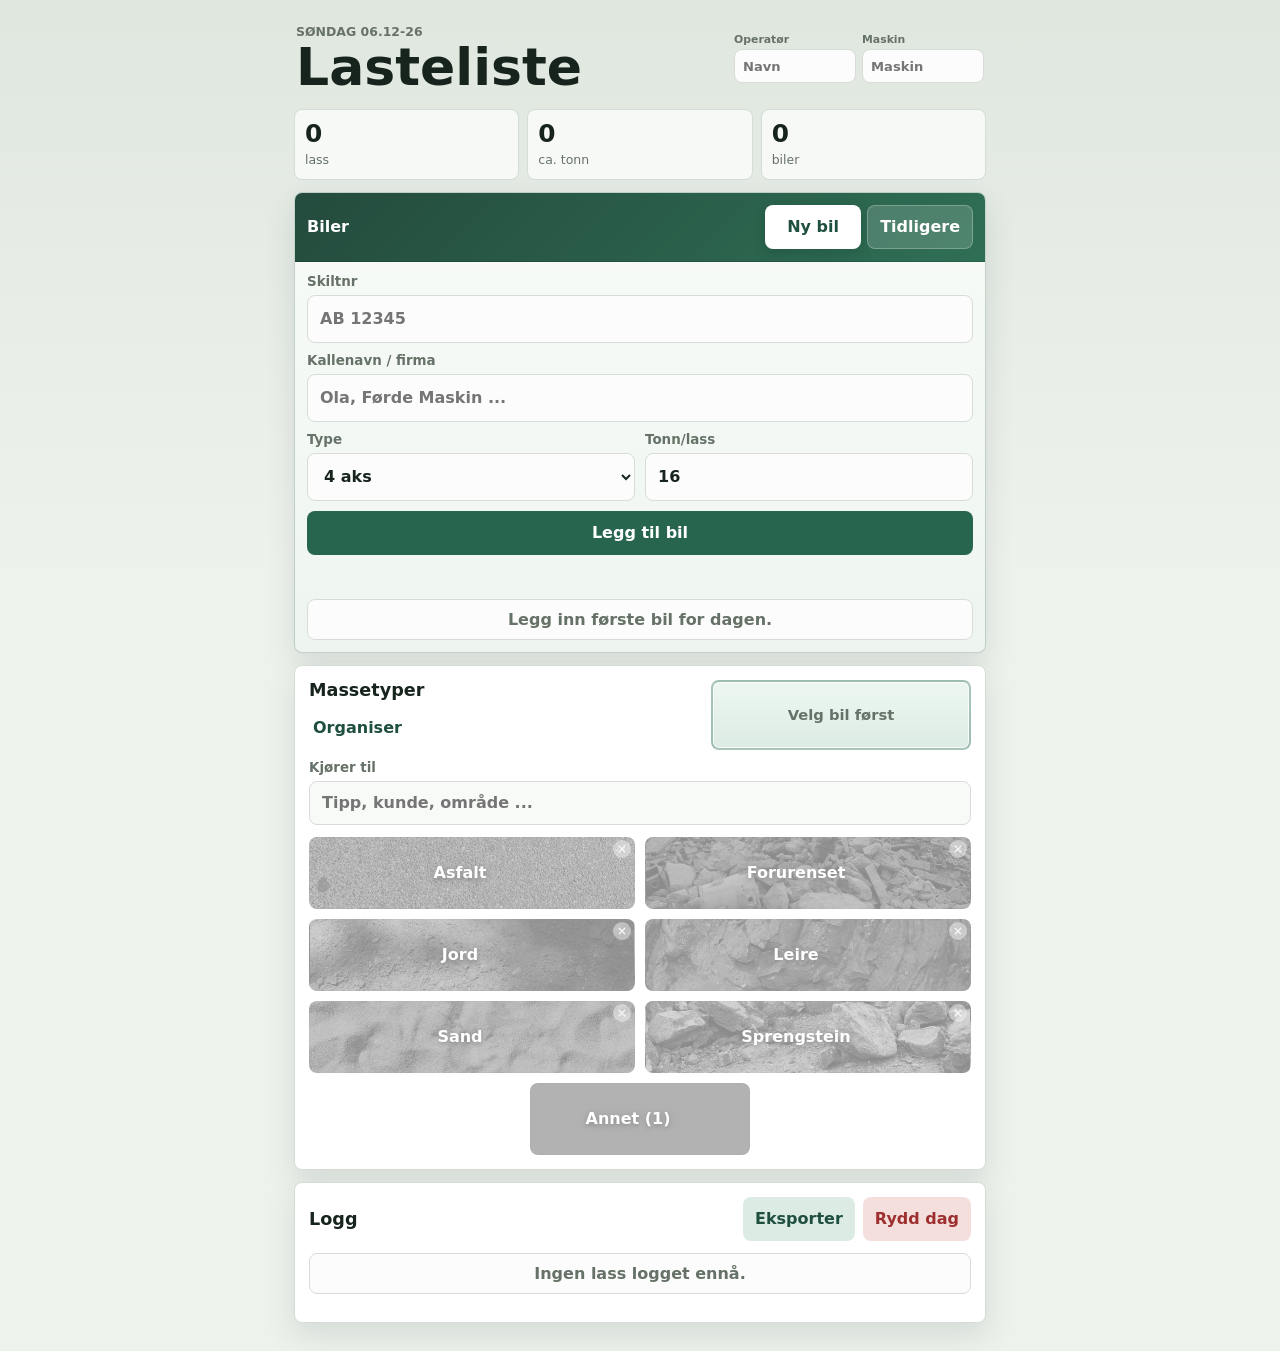
==== Apne Lasteliste.html @ 2a388fd7 "Add files via upload" ====
<!doctype html>
<html lang="no">
  <head>
    <meta charset="UTF-8" />
    <meta http-equiv="refresh" content="0; url=./index.html" />
    <meta name="viewport" content="width=device-width, initial-scale=1" />
    <title>Apne Lasteliste</title>
    <style>
      body {
        min-height: 100vh;
        margin: 0;
        display: grid;
        place-items: center;
        background: #eef2ed;
        color: #17241d;
        font-family:
          system-ui,
          -apple-system,
          BlinkMacSystemFont,
          "Segoe UI",
          sans-serif;
      }

      a {
        display: inline-flex;
        align-items: center;
        min-height: 52px;
        border-radius: 10px;
        background: #27654f;
        color: white;
        padding: 0 18px;
        font-size: 1.1rem;
        font-weight: 800;
        text-decoration: none;
      }
    </style>
  </head>
  <body>
    <a href="./index.html">Opne Lasteliste</a>
  </body>
</html>
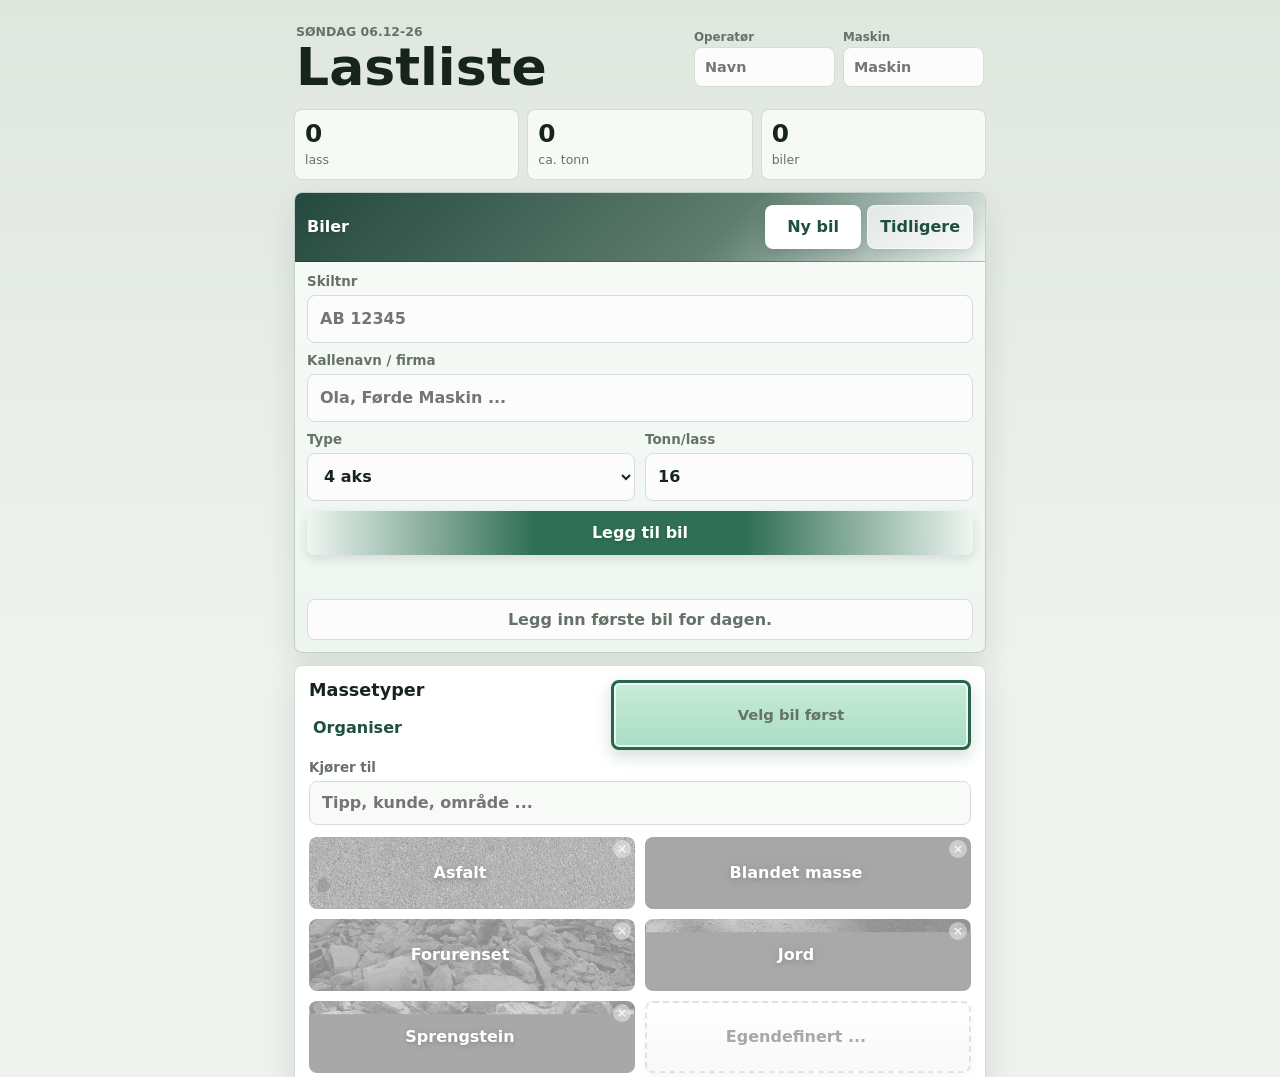
==== commit cb2b98e3: "Add files via upload" ====
--- a/Apne Lasteliste.html
+++ b/Apne Lasteliste.html
@@ -4,7 +4,7 @@
     <meta charset="UTF-8" />
     <meta http-equiv="refresh" content="0; url=./index.html" />
     <meta name="viewport" content="width=device-width, initial-scale=1" />
-    <title>Apne Lasteliste</title>
+    <title>Apne Lastliste</title>
     <style>
       body {
         min-height: 100vh;
@@ -36,6 +36,6 @@
     </style>
   </head>
   <body>
-    <a href="./index.html">Opne Lasteliste</a>
+    <a href="./index.html">Opne Lastliste</a>
   </body>
 </html>
